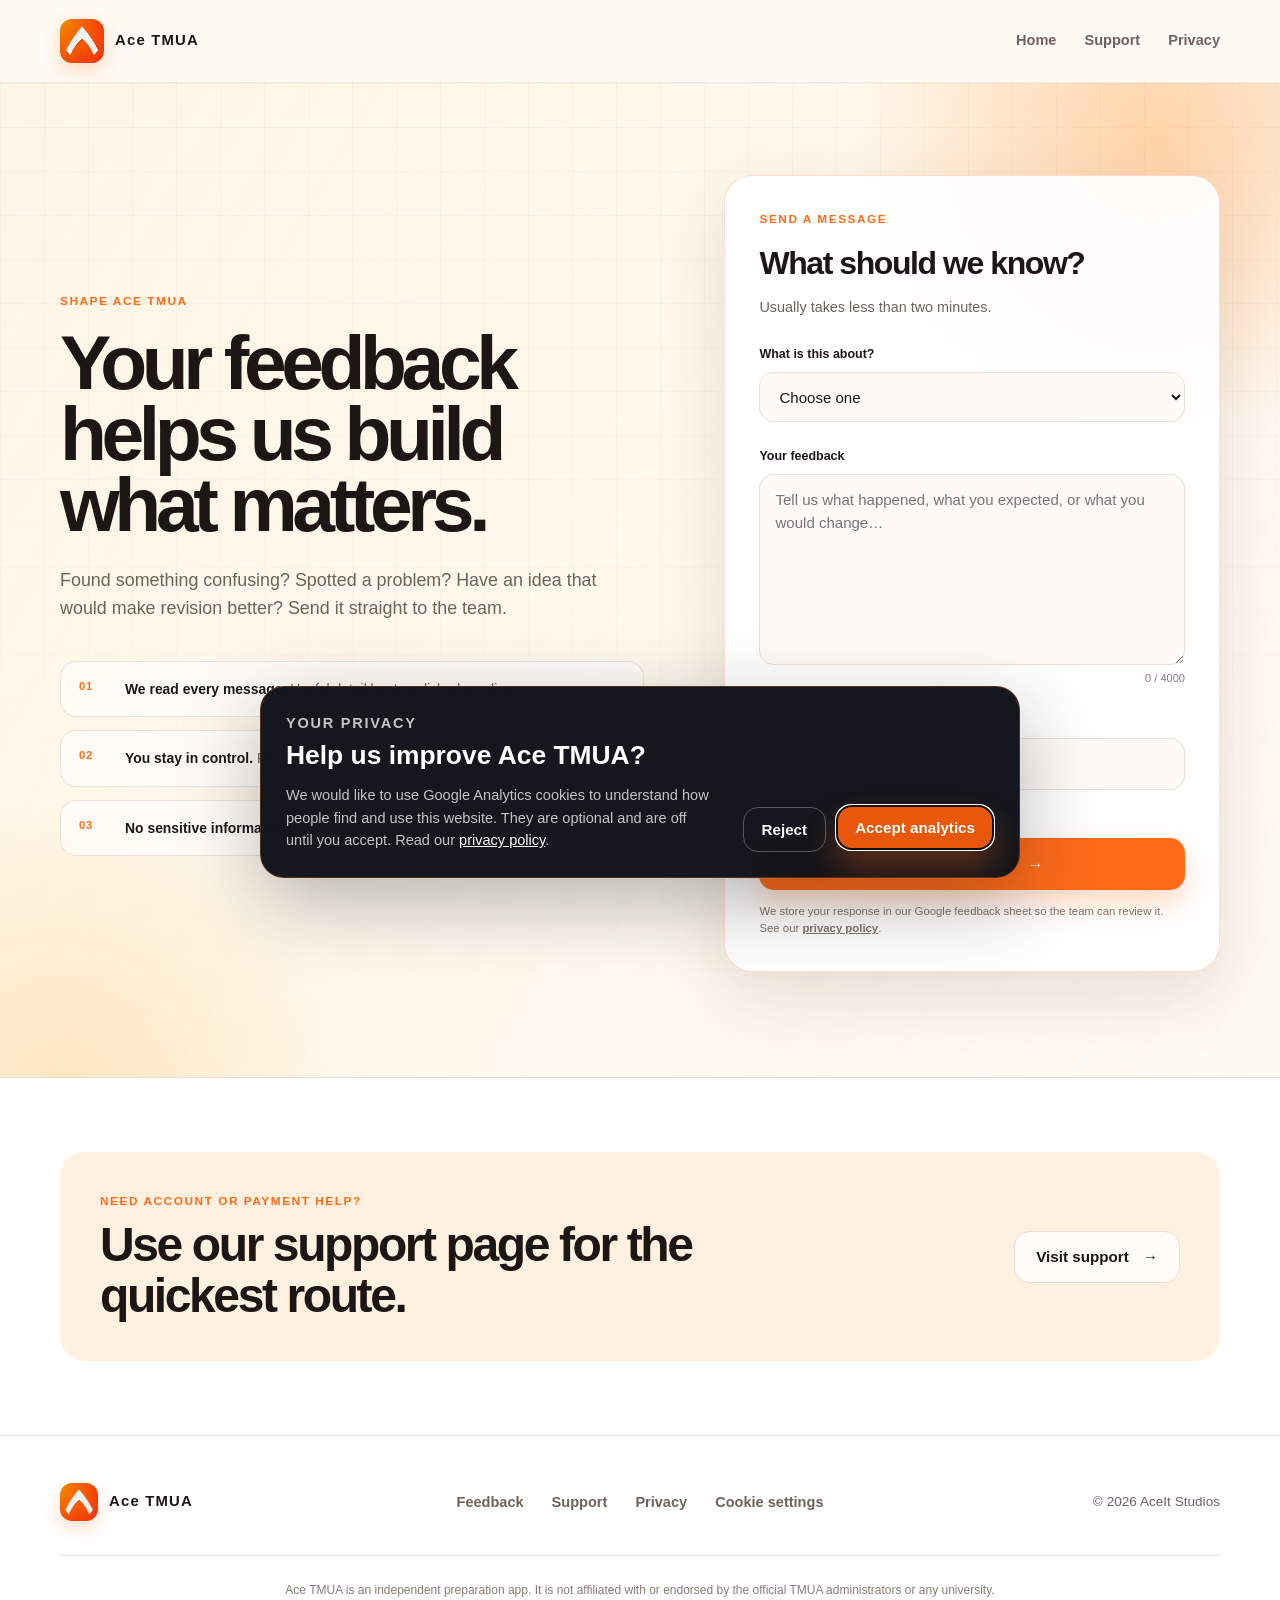
==== feedback.html @ febc83cf "Feedback form" ====
<!doctype html>
<html lang="en-GB">
  <head>
    <meta charset="UTF-8" />
    <meta name="viewport" content="width=device-width, initial-scale=1" />
    <meta
      name="description"
      content="Share feedback, report a problem or suggest an improvement for Ace TMUA."
    />
    <meta name="author" content="AceIt Studios" />
    <meta name="robots" content="index, follow" />
    <meta name="theme-color" content="#ff6b19" />
    <link rel="canonical" href="https://acetmua.aceitstudios.co.uk/feedback.html" />
    <link rel="icon" type="image/png" href="assets/brand/favicon.png" />
    <link rel="apple-touch-icon" href="assets/brand/logo.png" />
    <link rel="manifest" href="site.webmanifest" />
    <meta property="og:type" content="website" />
    <meta property="og:site_name" content="Ace TMUA" />
    <meta property="og:title" content="Send feedback | Ace TMUA" />
    <meta
      property="og:description"
      content="Report a problem, suggest a feature or tell us what you think about Ace TMUA."
    />
    <meta property="og:url" content="https://acetmua.aceitstudios.co.uk/feedback.html" />
    <meta
      property="og:image"
      content="https://acetmua.aceitstudios.co.uk/assets/brand/logo.png"
    />
    <meta property="og:image:alt" content="Ace TMUA app icon" />
    <meta property="og:locale" content="en_GB" />
    <meta name="twitter:card" content="summary" />
    <meta name="twitter:title" content="Send feedback | Ace TMUA" />
    <meta
      name="twitter:description"
      content="Help us make Ace TMUA better for ambitious students."
    />
    <title>Send feedback | Ace TMUA</title>
    <link rel="stylesheet" href="css/site.css" />
  </head>
  <body>
    <a class="skip-link" href="#main">Skip to content</a>
    <header class="site-header site-header--solid">
      <div class="shell header-inner">
        <a class="brand" href="index.html" aria-label="Ace TMUA home">
          <img src="assets/brand/logo.png" alt="" width="44" height="44" />
          <span>Ace TMUA</span>
        </a>
        <nav class="header-nav" aria-label="Main navigation">
          <a href="index.html">Home</a>
          <a href="support.html">Support</a>
          <a href="privacy.html">Privacy</a>
        </nav>
      </div>
    </header>

    <main id="main" class="feedback-main">
      <section class="feedback-hero">
        <div class="feedback-orb feedback-orb--one" aria-hidden="true"></div>
        <div class="feedback-orb feedback-orb--two" aria-hidden="true"></div>
        <div class="shell feedback-layout">
          <div class="feedback-intro">
            <p class="kicker">Shape Ace TMUA</p>
            <h1>Your feedback helps us build what matters.</h1>
            <p class="feedback-lede">
              Found something confusing? Spotted a problem? Have an idea that
              would make revision better? Send it straight to the team.
            </p>
            <div class="feedback-promises" aria-label="What happens next">
              <div>
                <span aria-hidden="true">01</span>
                <p><strong>We read every message.</strong> Useful detail beats polished wording.</p>
              </div>
              <div>
                <span aria-hidden="true">02</span>
                <p><strong>You stay in control.</strong> Review the message in your email app before sending.</p>
              </div>
              <div>
                <span aria-hidden="true">03</span>
                <p><strong>No sensitive information.</strong> Never include passwords or payment details.</p>
              </div>
            </div>
          </div>

          <div class="feedback-card">
            <div class="feedback-card__heading">
              <p class="kicker">Send a message</p>
              <h2>What should we know?</h2>
              <p>Usually takes less than two minutes.</p>
            </div>

            <form
              id="feedback-form"
              class="feedback-form"
              method="post"
              novalidate
            >
              <input type="hidden" name="form_type" value="feedback" />
              <input id="feedback-source" type="hidden" name="source" value="website" />
              <input id="feedback-platform" type="hidden" name="platform" value="" />
              <input id="feedback-version" type="hidden" name="app_version" value="" />

              <div class="form-field">
                <label for="feedback-category">What is this about?</label>
                <select id="feedback-category" name="category" required>
                  <option value="">Choose one</option>
                  <option value="problem">Something is not working</option>
                  <option value="question">A question or explanation</option>
                  <option value="idea">A feature or improvement</option>
                  <option value="general">General feedback</option>
                </select>
                <p class="field-error" id="category-error"></p>
              </div>

              <div class="form-field">
                <label for="feedback-message">Your feedback</label>
                <textarea
                  id="feedback-message"
                  name="message"
                  rows="7"
                  minlength="10"
                  maxlength="4000"
                  placeholder="Tell us what happened, what you expected, or what you would change…"
                  required
                ></textarea>
                <div class="field-meta">
                  <span class="field-error" id="message-error"></span>
                  <span id="feedback-count">0 / 4000</span>
                </div>
              </div>

              <div class="form-field">
                <label for="feedback-email">
                  Email address <span>(optional)</span>
                </label>
                <input
                  id="feedback-email"
                  name="reply_email"
                  type="email"
                  autocomplete="email"
                  maxlength="254"
                  placeholder="you@example.com"
                />
                <p class="field-hint">Add this only if you are happy for us to reply.</p>
                <p class="field-error" id="email-error"></p>
              </div>

              <div class="visually-hidden" aria-hidden="true">
                <label for="feedback-website">Leave this field empty</label>
                <input
                  id="feedback-website"
                  name="website"
                  type="text"
                  tabindex="-1"
                  autocomplete="off"
                />
              </div>

              <button class="button feedback-submit" type="submit">
                Send feedback <span aria-hidden="true">→</span>
              </button>
              <p id="feedback-status" class="feedback-status" role="status" aria-live="polite"></p>
              <p class="feedback-privacy">
                We store your response in our Google feedback sheet so the team
                can review it. See our
                <a href="privacy.html">privacy policy</a>.
              </p>
            </form>

            <div
              class="feedback-success"
              id="feedback-success"
              tabindex="-1"
              hidden
            >
              <span class="feedback-success__icon" aria-hidden="true">✓</span>
              <p class="kicker">Feedback received</p>
              <h2>Thank you — it’s with the team.</h2>
              <p>Your response has been saved. You can safely close this page.</p>
              <button
                class="button button--secondary"
                id="feedback-again"
                type="button"
              >
                Send another response
              </button>
            </div>

            <iframe
              class="visually-hidden"
              id="feedback-frame"
              name="feedback-frame"
              title="Feedback submission response"
            ></iframe>
          </div>
        </div>
      </section>

      <section class="feedback-help">
        <div class="shell feedback-help__inner">
          <div>
            <p class="kicker">Need account or payment help?</p>
            <h2>Use our support page for the quickest route.</h2>
          </div>
          <a class="button button--secondary" href="support.html">
            Visit support <span aria-hidden="true">→</span>
          </a>
        </div>
      </section>
    </main>

    <footer class="site-footer">
      <div class="shell footer-grid">
        <a class="brand brand--footer" href="index.html">
          <img src="assets/brand/logo.png" alt="" width="38" height="38" />
          <span>Ace TMUA</span>
        </a>
        <nav aria-label="Footer navigation">
          <a href="feedback.html" aria-current="page">Feedback</a>
          <a href="support.html">Support</a>
          <a href="privacy.html">Privacy</a>
          <button class="footer-link" type="button" data-cookie-settings>Cookie settings</button>
        </nav>
        <p class="copyright">© 2026 AceIt Studios</p>
      </div>
      <div class="shell disclaimer">
        Ace TMUA is an independent preparation app. It is not affiliated with or
        endorsed by the official TMUA administrators or any university.
      </div>
    </footer>
    <script src="js/analytics.js" defer></script>
    <script src="js/feedback.js" defer></script>
  </body>
</html>
---- css/site.css ----
:root {
  --orange: #ff6b19;
  --orange-bright: #ff8a1f;
  --orange-pale: #fff0df;
  --cream: #fffaf3;
  --paper: #ffffff;
  --ink: #1c1714;
  --muted: #6f625b;
  --line: #eadfd6;
  --dark: #201713;
  --blue: #dceeff;
  --purple: #ece4ff;
  --green: #dff5e9;
  --shadow: 0 24px 70px rgba(84, 48, 24, 0.14);
  --shell: 1160px;
}

* {
  box-sizing: border-box;
}

html {
  scroll-behavior: smooth;
}

body {
  margin: 0;
  color: var(--ink);
  background: var(--cream);
  font-family:
    Inter, ui-sans-serif, -apple-system, BlinkMacSystemFont, "Segoe UI",
    sans-serif;
  font-size: 16px;
  line-height: 1.6;
  -webkit-font-smoothing: antialiased;
}

body::selection {
  color: #fff;
  background: var(--orange);
}

img {
  display: block;
  max-width: 100%;
}

a {
  color: inherit;
}

.visually-hidden {
  position: absolute;
  width: 1px;
  height: 1px;
  padding: 0;
  overflow: hidden;
  white-space: nowrap;
  border: 0;
  clip: rect(0 0 0 0);
  clip-path: inset(50%);
}

p,
h1,
h2,
h3,
ul {
  margin-top: 0;
}

.shell {
  width: min(calc(100% - 40px), var(--shell));
  margin-inline: auto;
}

.skip-link {
  position: fixed;
  top: 12px;
  left: 12px;
  z-index: 1000;
  padding: 10px 16px;
  color: #fff;
  background: var(--dark);
  border-radius: 10px;
  transform: translateY(-150%);
}

.skip-link:focus {
  transform: translateY(0);
}

.site-header {
  position: absolute;
  top: 0;
  right: 0;
  left: 0;
  z-index: 20;
  border-bottom: 1px solid rgba(59, 37, 24, 0.08);
}

.site-header--solid {
  position: relative;
  background: var(--cream);
}

.header-inner {
  display: flex;
  min-height: 82px;
  align-items: center;
  justify-content: space-between;
  gap: 30px;
}

.brand {
  display: inline-flex;
  align-items: center;
  gap: 11px;
  color: var(--ink);
  font-size: 0.93rem;
  font-weight: 900;
  letter-spacing: 0.08em;
  text-decoration: none;
}

.brand img {
  border-radius: 12px;
  box-shadow: 0 7px 18px rgba(255, 107, 25, 0.22);
}

.header-nav,
.site-footer nav {
  display: flex;
  align-items: center;
  gap: 28px;
}

.header-nav a,
.site-footer nav a,
.site-footer nav .footer-link {
  color: var(--muted);
  font-size: 0.91rem;
  font-weight: 700;
  text-decoration: none;
  transition:
    color 160ms ease,
    transform 160ms ease;
}

.header-nav a:hover,
.header-nav a:focus-visible,
.site-footer nav a:hover,
.site-footer nav a:focus-visible,
.site-footer nav .footer-link:hover,
.site-footer nav .footer-link:focus-visible,
.inline-link:hover,
.inline-link:focus-visible {
  color: var(--orange);
}

.footer-link,
.inline-link {
  appearance: none;
  border: 0;
  padding: 0;
  color: inherit;
  background: transparent;
  font: inherit;
  text-decoration: underline;
  text-underline-offset: 3px;
  cursor: pointer;
}

.site-footer nav .footer-link {
  text-decoration: none;
}

.hero {
  position: relative;
  min-height: 820px;
  overflow: hidden;
  padding: 150px 0 90px;
  background:
    linear-gradient(120deg, rgba(255, 245, 229, 0.98), rgba(255, 250, 244, 0.82)),
    var(--cream);
}

.hero::before {
  position: absolute;
  inset: 0;
  background-image:
    linear-gradient(rgba(111, 74, 42, 0.045) 1px, transparent 1px),
    linear-gradient(90deg, rgba(111, 74, 42, 0.045) 1px, transparent 1px);
  background-size: 44px 44px;
  content: "";
  mask-image: linear-gradient(to bottom, black, transparent 82%);
}

.hero-orb {
  position: absolute;
  border-radius: 999px;
  filter: blur(1px);
  pointer-events: none;
}

.hero-orb--one {
  top: -220px;
  right: -150px;
  width: 650px;
  height: 650px;
  background: radial-gradient(circle, rgba(255, 139, 31, 0.42), transparent 68%);
}

.hero-orb--two {
  bottom: -330px;
  left: -260px;
  width: 650px;
  height: 650px;
  background: radial-gradient(circle, rgba(255, 214, 155, 0.48), transparent 68%);
}

.hero-grid {
  position: relative;
  z-index: 2;
  display: grid;
  grid-template-columns: 1.05fr 0.95fr;
  align-items: center;
  gap: 80px;
}

.eyebrow {
  display: inline-flex;
  margin-bottom: 24px;
  align-items: center;
  gap: 10px;
  color: #874115;
  font-size: 0.76rem;
  font-weight: 850;
  letter-spacing: 0.13em;
  text-transform: uppercase;
}

.eyebrow-dot {
  width: 8px;
  height: 8px;
  background: var(--orange);
  border-radius: 50%;
  box-shadow: 0 0 0 6px rgba(255, 107, 25, 0.12);
}

.hero h1 {
  max-width: 680px;
  margin-bottom: 26px;
  font-size: clamp(4rem, 7.2vw, 7rem);
  font-weight: 900;
  letter-spacing: -0.075em;
  line-height: 0.88;
}

.hero h1 span {
  color: var(--orange);
}

.hero-lede {
  max-width: 620px;
  margin-bottom: 34px;
  color: var(--muted);
  font-size: 1.16rem;
  line-height: 1.68;
}

.waitlist-card {
  position: relative;
  max-width: 650px;
  padding: 24px;
  overflow: hidden;
  background: rgba(255, 255, 255, 0.78);
  border: 1px solid rgba(255, 107, 25, 0.24);
  border-radius: 24px;
  box-shadow:
    0 24px 55px rgba(84, 48, 24, 0.12),
    inset 0 1px 0 rgba(255, 255, 255, 0.9);
  -webkit-backdrop-filter: blur(18px);
  backdrop-filter: blur(18px);
}

.waitlist-card::after {
  position: absolute;
  top: -70px;
  right: -55px;
  width: 170px;
  height: 170px;
  background: rgba(255, 107, 25, 0.1);
  border-radius: 50%;
  content: "";
}

.waitlist-heading {
  position: relative;
  z-index: 1;
}

.waitlist-count {
  display: inline-flex;
  margin-bottom: 11px;
  padding: 6px 10px;
  color: #b94405;
  background: var(--orange-pale);
  font-size: 0.67rem;
  font-weight: 900;
  letter-spacing: 0.09em;
  text-transform: uppercase;
  border-radius: 999px;
}

.waitlist-heading h2 {
  margin-bottom: 6px;
  font-size: clamp(1.55rem, 3vw, 2rem);
  letter-spacing: -0.04em;
  line-height: 1;
}

.waitlist-heading p {
  max-width: 540px;
  margin-bottom: 18px;
  color: var(--muted);
  font-size: 0.88rem;
  line-height: 1.5;
}

.waitlist-fields {
  position: relative;
  z-index: 1;
  display: grid;
  grid-template-columns: minmax(0, 1fr) auto;
  gap: 9px;
}

.waitlist-fields input {
  min-width: 0;
  min-height: 54px;
  padding: 0 16px;
  color: var(--ink);
  background: #fffaf5;
  font: inherit;
  font-size: 0.94rem;
  border: 1px solid var(--line);
  border-radius: 15px;
  outline: none;
  transition:
    border-color 160ms ease,
    box-shadow 160ms ease;
}

.waitlist-fields input::placeholder {
  color: #9a8c83;
}

.waitlist-fields input:focus {
  border-color: var(--orange);
  box-shadow: 0 0 0 4px rgba(255, 107, 25, 0.12);
}

.waitlist-fields input[aria-invalid="true"] {
  border-color: #c83c28;
}

.waitlist-fields .button {
  min-width: 178px;
  cursor: pointer;
}

.waitlist-fields .button:disabled {
  cursor: wait;
  opacity: 0.68;
  transform: none;
}

.waitlist-note,
.waitlist-status {
  position: relative;
  z-index: 1;
  font-size: 0.72rem;
}

.waitlist-note {
  margin: 12px 2px 0;
  color: #81736b;
}

.waitlist-note a {
  font-weight: 800;
  text-underline-offset: 2px;
}

.waitlist-status {
  display: none;
  margin: 11px 2px 0;
  padding: 9px 11px;
  color: #4e413a;
  background: var(--orange-pale);
  border-radius: 10px;
}

.waitlist-status.is-visible {
  display: block;
}

.waitlist-status.is-success {
  color: #155b39;
  background: var(--green);
}

.waitlist-status.is-error {
  color: #8f291c;
  background: #ffe5df;
}

.waitlist-trap,
.waitlist-frame {
  position: absolute;
  width: 1px;
  height: 1px;
  overflow: hidden;
  border: 0;
  clip: rect(0 0 0 0);
  clip-path: inset(50%);
}

.hero-explore {
  display: inline-flex;
  margin-top: 17px;
  align-items: center;
  gap: 8px;
  color: var(--muted);
  font-size: 0.78rem;
  font-weight: 800;
  text-decoration: none;
}

.hero-explore:hover,
.hero-explore:focus-visible {
  color: var(--orange);
}

.button {
  display: inline-flex;
  min-height: 52px;
  padding: 0 21px;
  align-items: center;
  justify-content: center;
  gap: 14px;
  font-size: 0.95rem;
  font-weight: 800;
  text-decoration: none;
  border: 1px solid transparent;
  border-radius: 15px;
  transition:
    transform 160ms ease,
    box-shadow 160ms ease,
    background 160ms ease;
}

.button:hover,
.button:focus-visible {
  transform: translateY(-2px);
}

.button--primary {
  color: #fff;
  background: var(--orange);
  box-shadow: 0 14px 28px rgba(255, 107, 25, 0.26);
}

.button--primary:hover,
.button--primary:focus-visible {
  background: #e9570b;
  box-shadow: 0 18px 32px rgba(255, 107, 25, 0.3);
}

.button--secondary {
  color: var(--ink);
  background: rgba(255, 255, 255, 0.72);
  border-color: var(--line);
}

.button--light {
  color: var(--dark);
  background: #fff;
  box-shadow: 0 14px 28px rgba(53, 26, 7, 0.2);
}

.hero-facts {
  display: flex;
  margin-top: 50px;
  gap: 0;
}

.hero-facts div {
  display: grid;
  min-width: 130px;
  padding-right: 25px;
}

.hero-facts div + div {
  padding-left: 25px;
  border-left: 1px solid var(--line);
}

.hero-facts strong {
  color: var(--ink);
  font-size: 1.6rem;
  line-height: 1;
}

.hero-facts span {
  margin-top: 8px;
  color: var(--muted);
  font-size: 0.75rem;
  line-height: 1.35;
}

.phone-stage {
  position: relative;
  display: grid;
  min-height: 680px;
  place-items: center;
}

.phone-stage::before {
  position: absolute;
  width: 480px;
  height: 480px;
  background: linear-gradient(135deg, var(--orange-bright), #ffb34f);
  border-radius: 46% 54% 57% 43% / 44% 39% 61% 56%;
  box-shadow: var(--shadow);
  content: "";
  transform: rotate(-7deg);
}

.phone {
  position: relative;
  z-index: 2;
  width: 306px;
  padding: 8px;
  background: #1a1614;
  border: 2px solid #564a44;
  border-radius: 45px;
  box-shadow:
    0 44px 90px rgba(68, 31, 9, 0.28),
    inset 0 0 0 1px rgba(255, 255, 255, 0.16);
  transform: rotate(2.5deg);
}

.hero-screenshot {
  width: 100%;
  height: auto;
  overflow: hidden;
  border-radius: 36px;
}

.math-mark {
  position: absolute;
  z-index: 3;
  display: grid;
  width: 64px;
  height: 64px;
  place-items: center;
  color: var(--dark);
  background: #fff;
  font-family: Georgia, serif;
  font-size: 1.6rem;
  font-weight: 700;
  border: 1px solid rgba(67, 39, 20, 0.08);
  border-radius: 18px;
  box-shadow: 0 18px 35px rgba(72, 35, 11, 0.18);
}

.math-mark--one {
  top: 65px;
  right: 12px;
  transform: rotate(9deg);
}

.math-mark--two {
  bottom: 78px;
  left: 4px;
  transform: rotate(-11deg);
}

.proof-strip {
  padding: 25px 0;
  color: #6f5e53;
  background: #fff;
  border-top: 1px solid var(--line);
  border-bottom: 1px solid var(--line);
}

.proof-grid {
  display: grid;
  grid-template-columns: repeat(4, 1fr);
  gap: 22px;
}

.proof-grid span {
  position: relative;
  padding-left: 18px;
  font-size: 0.78rem;
  font-weight: 800;
  letter-spacing: 0.03em;
}

.proof-grid span::before {
  position: absolute;
  top: 50%;
  left: 0;
  width: 7px;
  height: 7px;
  background: var(--orange);
  border-radius: 50%;
  content: "";
  transform: translateY(-50%);
}

.section-block {
  padding: 120px 0;
}

.section-heading {
  max-width: 720px;
  margin-bottom: 58px;
}

.kicker {
  margin-bottom: 16px;
  color: var(--orange);
  font-size: 0.74rem;
  font-weight: 900;
  letter-spacing: 0.13em;
  text-transform: uppercase;
}

.section-heading h2,
.closing h2,
.article-intro h2,
.support-note h2 {
  margin-bottom: 20px;
  font-size: clamp(2.35rem, 5vw, 4.5rem);
  font-weight: 900;
  letter-spacing: -0.06em;
  line-height: 0.98;
}

.section-heading > p:last-child,
.article-intro > p:last-child,
.support-note p {
  max-width: 650px;
  color: var(--muted);
  font-size: 1.05rem;
}

.feature-grid {
  display: grid;
  grid-template-columns: repeat(2, 1fr);
  gap: 18px;
}

.feature-card {
  position: relative;
  min-height: 340px;
  overflow: hidden;
  padding: 32px;
  border: 1px solid rgba(51, 32, 18, 0.08);
  border-radius: 26px;
}

.feature-card::after {
  position: absolute;
  right: -45px;
  bottom: -65px;
  width: 210px;
  height: 210px;
  border: 34px solid rgba(255, 255, 255, 0.44);
  border-radius: 50%;
  content: "";
}

.feature-card--orange {
  background: #ffe4c5;
}

.feature-card--blue {
  background: var(--blue);
}

.feature-card--purple {
  background: var(--purple);
}

.feature-card--green {
  background: var(--green);
}

.feature-number {
  color: rgba(40, 25, 16, 0.48);
  font-size: 0.72rem;
  font-weight: 900;
  letter-spacing: 0.1em;
}

.feature-icon {
  display: grid;
  width: 58px;
  height: 58px;
  margin: 48px 0 27px;
  place-items: center;
  color: #fff;
  background: var(--ink);
  font-size: 1.5rem;
  border-radius: 17px;
}

.feature-card h3 {
  max-width: 380px;
  margin-bottom: 13px;
  font-size: 1.55rem;
  letter-spacing: -0.03em;
  line-height: 1.15;
}

.feature-card p {
  position: relative;
  z-index: 2;
  max-width: 430px;
  margin-bottom: 0;
  color: #62564f;
}

.app-showcase {
  padding: 120px 0;
  background: #fff;
  border-top: 1px solid var(--line);
}

.screenshot-grid {
  display: grid;
  grid-template-columns: repeat(3, 1fr);
  gap: 18px;
}

.screenshot-card {
  margin: 0;
  overflow: hidden;
  background: var(--cream);
  border: 1px solid var(--line);
  border-radius: 26px;
  box-shadow: 0 15px 45px rgba(76, 43, 20, 0.08);
}

.screenshot-window {
  height: 580px;
  overflow: hidden;
  background: #fff8e9;
  border-bottom: 1px solid var(--line);
}

.screenshot-window img {
  width: 100%;
  height: auto;
}

.screenshot-card--home .screenshot-window img {
  transform: translateY(-2%);
}

.screenshot-card--learn .screenshot-window img {
  transform: translateY(-1%);
}

.screenshot-card figcaption {
  display: grid;
  padding: 25px;
  grid-template-columns: auto 1fr;
  gap: 17px;
}

.screenshot-card figcaption > span {
  color: var(--orange);
  font-size: 0.68rem;
  font-weight: 900;
  letter-spacing: 0.1em;
}

.screenshot-card figcaption div {
  display: grid;
  gap: 5px;
}

.screenshot-card figcaption strong {
  font-size: 1rem;
}

.screenshot-card figcaption p {
  margin: 0;
  color: var(--muted);
  font-size: 0.84rem;
  line-height: 1.5;
}

.section-block--dark {
  position: relative;
  overflow: hidden;
  color: #fff;
  background:
    radial-gradient(circle at 85% 10%, rgba(255, 118, 38, 0.18), transparent 28rem),
    var(--dark);
}

.section-block--dark::after {
  position: absolute;
  right: -130px;
  bottom: -240px;
  width: 520px;
  height: 520px;
  border: 76px solid rgba(255, 126, 43, 0.05);
  border-radius: 50%;
  content: "";
}

.section-heading--light > p:last-child {
  color: #c7bbb4;
}

.plan-grid {
  position: relative;
  z-index: 2;
  display: grid;
  grid-template-columns: repeat(2, 1fr);
  gap: 18px;
}

.plan-comparison {
  position: relative;
  z-index: 2;
  overflow: hidden;
  color: var(--ink);
  background: #fff;
  border: 1px solid #ebdcc6;
  border-radius: 28px;
  box-shadow: 0 26px 80px rgba(0, 0, 0, 0.16);
}

.plan-comparison__top {
  padding: 26px 30px 24px;
  background: linear-gradient(135deg, #fff8eb, #fff1d8);
}

.plan-comparison__top h3 {
  margin: 0;
  font-size: clamp(1.55rem, 3vw, 2.2rem);
  letter-spacing: -0.04em;
}

.plan-comparison__top p {
  margin: 5px 0 0;
  color: var(--muted);
  font-size: 0.82rem;
  font-weight: 700;
}

.plan-comparison__legend {
  display: grid;
  min-height: 48px;
  padding: 0 24px;
  grid-template-columns: minmax(250px, 1fr) repeat(2, 120px);
  align-items: center;
  gap: 12px;
  color: #89796e;
  background: #faf4ea;
  border-top: 1px solid #eee0cd;
  border-bottom: 1px solid #eee0cd;
  font-size: 0.64rem;
  font-weight: 900;
  letter-spacing: 0.09em;
  text-transform: uppercase;
}

.plan-comparison__legend span:not(:first-child) {
  text-align: center;
}

.plan-comparison__legend span:last-child {
  color: #237a50;
}

.plan-feature {
  display: grid;
  min-height: 76px;
  padding: 16px 24px;
  grid-template-columns: minmax(250px, 1fr) repeat(2, 120px);
  align-items: center;
  gap: 12px;
  border-bottom: 1px solid #f0e4d3;
}

.plan-feature:last-child {
  border-bottom: 0;
}

.plan-feature__copy {
  padding-right: 22px;
}

.plan-feature__copy h4 {
  margin: 0;
  font-size: 1rem;
  line-height: 1.3;
}

.plan-status {
  display: grid;
  min-height: 36px;
  align-items: center;
  justify-items: center;
}

.plan-status--yes {
  color: var(--ink);
}

.plan-status--no {
  color: #b4aaa1;
}

.plan-status--premium {
  color: #237a50;
}

.plan-status__icon {
  color: inherit;
  font-size: 1.45rem;
  font-weight: 900;
  line-height: 1;
}

.plan-card {
  padding: 37px;
  color: var(--ink);
  background: #fffaf3;
  border: 1px solid rgba(255, 255, 255, 0.12);
  border-radius: 26px;
}

.plan-card--premium {
  position: relative;
  overflow: hidden;
  color: #fff;
  background:
    linear-gradient(145deg, rgba(255, 119, 31, 0.96), rgba(227, 73, 4, 0.98)),
    var(--orange);
}

.premium-glow {
  position: absolute;
  top: -110px;
  right: -100px;
  width: 280px;
  height: 280px;
  background: rgba(255, 220, 157, 0.26);
  border-radius: 50%;
  filter: blur(2px);
}

.plan-topline {
  position: relative;
  z-index: 2;
  display: flex;
  margin-bottom: 35px;
  align-items: flex-start;
  justify-content: space-between;
  gap: 22px;
}

.plan-label {
  margin-bottom: 7px;
  color: #9b5b31;
  font-size: 0.69rem;
  font-weight: 900;
  letter-spacing: 0.13em;
}

.plan-card--premium .plan-label {
  color: #ffe5d4;
}

.plan-card h3 {
  margin-bottom: 0;
  font-size: 1.5rem;
  letter-spacing: -0.035em;
}

.plan-price {
  font-size: 1.5rem;
  font-weight: 900;
}

.plan-price--premium {
  display: grid;
  color: #fff;
  line-height: 1;
  text-align: right;
  white-space: nowrap;
}

.plan-price--premium small {
  margin-top: 6px;
  color: #ffe4d2;
  font-size: 0.68rem;
  font-weight: 750;
}

.check-list {
  position: relative;
  z-index: 2;
  display: grid;
  margin: 0;
  padding: 0;
  gap: 15px;
  list-style: none;
}

.check-list li {
  position: relative;
  padding-left: 29px;
  color: #5f534c;
}

.plan-card--premium .check-list li {
  color: #fff7f1;
}

.check-list li::before {
  position: absolute;
  top: 3px;
  left: 0;
  display: grid;
  width: 19px;
  height: 19px;
  place-items: center;
  color: #fff;
  background: var(--orange);
  font-size: 0.67rem;
  font-weight: 900;
  border-radius: 50%;
  content: "✓";
}

.plan-card--premium .check-list li::before {
  color: var(--orange);
  background: #fff;
}

.price-note {
  position: relative;
  z-index: 2;
  max-width: 690px;
  margin: 22px auto 0;
  color: #a99b93;
  font-size: 0.75rem;
  text-align: center;
}

.closing {
  padding: 90px 0;
}

.closing-card {
  display: flex;
  padding: 54px;
  align-items: center;
  justify-content: space-between;
  gap: 50px;
  color: #fff;
  background:
    radial-gradient(circle at 92% 10%, rgba(255, 215, 164, 0.24), transparent 17rem),
    var(--orange);
  border-radius: 30px;
  box-shadow: 0 26px 70px rgba(195, 73, 6, 0.22);
}

.closing-card > div {
  max-width: 610px;
}

.closing-card > div:only-child {
  max-width: 760px;
}

.closing .kicker {
  color: #ffe3cf;
}

.closing h2 {
  margin-bottom: 14px;
  font-size: clamp(2.4rem, 5vw, 4.3rem);
}

.closing p:last-child {
  margin-bottom: 0;
  color: #fff4ec;
}

.site-footer {
  padding: 47px 0 30px;
  background: #fff;
  border-top: 1px solid var(--line);
}

.cookie-banner {
  position: fixed;
  z-index: 1000;
  right: 22px;
  bottom: 22px;
  left: 22px;
  max-width: 760px;
  margin-inline: auto;
  border: 1px solid rgba(255, 107, 25, 0.28);
  border-radius: 24px;
  background: rgba(16, 19, 26, 0.98);
  color: #fff;
  box-shadow: 0 24px 80px rgba(16, 19, 26, 0.3);
  backdrop-filter: blur(18px);
}

.cookie-banner[hidden] {
  display: none;
}

.cookie-banner__content {
  display: grid;
  grid-template-columns: minmax(0, 1fr) auto;
  align-items: end;
  gap: 28px;
  padding: 25px;
}

.cookie-banner__eyebrow {
  margin: 0 0 7px;
  color: #ffb17d;
  font-size: 0.76rem;
  font-weight: 800;
  letter-spacing: 0.12em;
  text-transform: uppercase;
}

.cookie-banner h2 {
  margin: 0 0 8px;
  font-size: clamp(1.25rem, 3vw, 1.65rem);
}

.cookie-banner p {
  max-width: 560px;
  margin: 0;
  color: rgba(255, 255, 255, 0.75);
  font-size: 0.91rem;
  line-height: 1.55;
}

.cookie-banner a {
  color: #fff;
}

.cookie-banner__actions {
  display: flex;
  gap: 10px;
  white-space: nowrap;
}

.cookie-banner .button {
  min-height: 45px;
  padding: 0 18px;
}

.cookie-banner .button--secondary {
  border-color: rgba(255, 255, 255, 0.28);
  color: #fff;
  background: transparent;
}

.footer-grid {
  display: grid;
  grid-template-columns: 1fr auto 1fr;
  align-items: center;
  gap: 30px;
}

.brand--footer {
  justify-self: start;
}

.copyright {
  margin-bottom: 0;
  justify-self: end;
  color: var(--muted);
  font-size: 0.85rem;
}

.disclaimer {
  margin-top: 34px;
  padding-top: 25px;
  color: #8a7c74;
  font-size: 0.75rem;
  text-align: center;
  border-top: 1px solid var(--line);
}

/* Support and privacy */
.legal-main {
  background: #fff;
}

.legal-hero {
  padding: 95px 0 100px;
  background:
    radial-gradient(circle at 82% 20%, rgba(255, 139, 31, 0.23), transparent 25rem),
    var(--cream);
  border-bottom: 1px solid var(--line);
}

.legal-hero--privacy {
  padding-bottom: 76px;
}

.legal-hero-inner {
  max-width: 860px;
  text-align: center;
}

.legal-hero h1 {
  margin-bottom: 21px;
  font-size: clamp(3.4rem, 8vw, 6.7rem);
  font-weight: 900;
  letter-spacing: -0.075em;
  line-height: 0.93;
}

.legal-hero-inner > p:not(.kicker) {
  max-width: 670px;
  margin: 0 auto;
  color: var(--muted);
  font-size: 1.1rem;
}

.contact-card {
  display: grid;
  width: min(100%, 590px);
  margin: 35px auto 0;
  padding: 18px;
  grid-template-columns: auto 1fr auto;
  align-items: center;
  gap: 16px;
  color: var(--ink);
  background: #fff;
  border: 1px solid var(--line);
  border-radius: 20px;
  box-shadow: 0 18px 45px rgba(78, 41, 16, 0.1);
  text-align: left;
  text-decoration: none;
  transition:
    transform 160ms ease,
    box-shadow 160ms ease;
}

.contact-card:hover,
.contact-card:focus-visible {
  box-shadow: 0 24px 52px rgba(78, 41, 16, 0.15);
  transform: translateY(-2px);
}

.contact-icon {
  display: grid;
  width: 47px;
  height: 47px;
  place-items: center;
  color: #fff;
  background: var(--orange);
  font-weight: 900;
  border-radius: 13px;
}

.contact-card > span:nth-child(2) {
  display: grid;
}

.contact-card small {
  color: #9d795f;
  font-size: 0.61rem;
  font-weight: 900;
  letter-spacing: 0.11em;
}

.contact-card strong {
  font-size: 1rem;
}

.contact-arrow {
  font-size: 1.3rem;
}

.legal-content {
  padding: 100px 0 120px;
}

.article-shell {
  max-width: 1040px;
}

.article-intro {
  max-width: 690px;
  margin-bottom: 48px;
}

.article-intro h2,
.support-note h2 {
  font-size: clamp(2.3rem, 5vw, 3.8rem);
}

.faq-grid {
  display: grid;
  grid-template-columns: repeat(2, 1fr);
  gap: 16px;
}

.faq-card {
  min-height: 280px;
  padding: 31px;
  background: var(--cream);
  border: 1px solid var(--line);
  border-radius: 22px;
}

.faq-card > span {
  color: var(--orange);
  font-size: 0.66rem;
  font-weight: 900;
  letter-spacing: 0.1em;
}

.faq-card h3 {
  margin: 43px 0 13px;
  font-size: 1.25rem;
  letter-spacing: -0.025em;
}

.faq-card p {
  margin-bottom: 0;
  color: var(--muted);
  font-size: 0.94rem;
}

.support-note {
  display: flex;
  margin-top: 65px;
  padding: 43px;
  align-items: center;
  justify-content: space-between;
  gap: 45px;
  background: var(--orange-pale);
  border-radius: 24px;
}

.support-note > div {
  max-width: 600px;
}

.support-note h2 {
  margin-bottom: 13px;
}

.support-note p:last-child {
  margin-bottom: 0;
}

.policy-meta {
  display: flex;
  margin-top: 30px;
  justify-content: center;
  gap: 12px;
}

.policy-meta span {
  padding: 7px 12px;
  color: #7d5c49;
  background: rgba(255, 255, 255, 0.76);
  font-size: 0.72rem;
  font-weight: 750;
  border: 1px solid var(--line);
  border-radius: 999px;
}

.policy-layout {
  display: grid;
  max-width: 1060px;
  grid-template-columns: 240px minmax(0, 1fr);
  align-items: start;
  gap: 75px;
}

.policy-nav {
  position: sticky;
  top: 30px;
  display: grid;
  padding: 20px;
  gap: 8px;
  background: var(--cream);
  border: 1px solid var(--line);
  border-radius: 18px;
}

.policy-nav strong {
  margin-bottom: 7px;
  font-size: 0.78rem;
  letter-spacing: 0.07em;
  text-transform: uppercase;
}

.policy-nav a {
  color: var(--muted);
  font-size: 0.76rem;
  font-weight: 650;
  text-decoration: none;
}

.policy-nav a:hover,
.policy-nav a:focus-visible {
  color: var(--orange);
}

.policy-article {
  min-width: 0;
}

.policy-article section {
  padding: 0 0 56px;
  scroll-margin-top: 30px;
}

.policy-article section + section {
  padding-top: 56px;
  border-top: 1px solid var(--line);
}

.policy-number {
  margin-bottom: 12px;
  color: var(--orange);
  font-size: 0.66rem;
  font-weight: 900;
  letter-spacing: 0.1em;
}

.policy-article h2 {
  margin-bottom: 20px;
  font-size: 2rem;
  letter-spacing: -0.04em;
}

.policy-article h3 {
  margin: 27px 0 10px;
  font-size: 1.05rem;
}

.policy-article p,
.policy-article li {
  color: #5f544e;
}

.policy-article a {
  color: #b94400;
  font-weight: 700;
}

.policy-article ul {
  padding-left: 22px;
}

.policy-article li + li {
  margin-top: 9px;
}

.policy-contact {
  padding: 20px;
  font-style: normal;
  background: var(--cream);
  border: 1px solid var(--line);
  border-radius: 16px;
}

/* Feedback */
.feedback-main {
  background: #fff;
}

.feedback-hero {
  position: relative;
  overflow: hidden;
  padding: 92px 0 105px;
  background:
    linear-gradient(120deg, rgba(255, 245, 229, 0.98), rgba(255, 250, 244, 0.86)),
    var(--cream);
  border-bottom: 1px solid var(--line);
}

.feedback-hero::before {
  position: absolute;
  inset: 0;
  background-image:
    linear-gradient(rgba(111, 74, 42, 0.04) 1px, transparent 1px),
    linear-gradient(90deg, rgba(111, 74, 42, 0.04) 1px, transparent 1px);
  background-size: 44px 44px;
  content: "";
  mask-image: linear-gradient(to bottom, black, transparent 92%);
}

.feedback-orb {
  position: absolute;
  border-radius: 50%;
  pointer-events: none;
}

.feedback-orb--one {
  top: -260px;
  right: -190px;
  width: 630px;
  height: 630px;
  background: radial-gradient(circle, rgba(255, 139, 31, 0.34), transparent 68%);
}

.feedback-orb--two {
  bottom: -320px;
  left: -240px;
  width: 610px;
  height: 610px;
  background: radial-gradient(circle, rgba(255, 207, 135, 0.42), transparent 68%);
}

.feedback-layout {
  position: relative;
  z-index: 1;
  display: grid;
  grid-template-columns: minmax(0, 0.92fr) minmax(430px, 0.78fr);
  align-items: center;
  gap: 80px;
}

.feedback-intro h1 {
  max-width: 700px;
  margin-bottom: 25px;
  font-size: clamp(3.5rem, 6vw, 6.2rem);
  font-weight: 900;
  letter-spacing: -0.07em;
  line-height: 0.93;
}

.feedback-lede {
  max-width: 650px;
  margin-bottom: 38px;
  color: var(--muted);
  font-size: 1.12rem;
}

.feedback-promises {
  display: grid;
  max-width: 620px;
  gap: 13px;
}

.feedback-promises > div {
  display: grid;
  padding: 16px 18px;
  grid-template-columns: 34px minmax(0, 1fr);
  align-items: start;
  gap: 12px;
  background: rgba(255, 255, 255, 0.62);
  border: 1px solid rgba(234, 223, 214, 0.85);
  border-radius: 16px;
}

.feedback-promises span {
  color: var(--orange);
  font-size: 0.7rem;
  font-weight: 900;
  letter-spacing: 0.08em;
}

.feedback-promises p {
  margin: 0;
  color: var(--muted);
  font-size: 0.87rem;
}

.feedback-promises strong {
  color: var(--ink);
}

.feedback-card {
  padding: 34px;
  background: rgba(255, 255, 255, 0.9);
  border: 1px solid rgba(255, 107, 25, 0.22);
  border-radius: 28px;
  box-shadow: var(--shadow);
  backdrop-filter: blur(16px);
}

.feedback-card__heading {
  margin-bottom: 26px;
}

.feedback-card__heading .kicker {
  margin-bottom: 9px;
}

.feedback-card__heading h2 {
  margin-bottom: 7px;
  font-size: 2rem;
  letter-spacing: -0.045em;
}

.feedback-card__heading > p:last-child {
  margin: 0;
  color: var(--muted);
  font-size: 0.9rem;
}

.feedback-form {
  display: grid;
  gap: 20px;
}

.form-field {
  display: grid;
}

.form-field label {
  margin-bottom: 7px;
  color: var(--ink);
  font-size: 0.78rem;
  font-weight: 850;
}

.form-field label span {
  color: var(--muted);
  font-weight: 650;
}

.form-field select,
.form-field textarea,
.form-field input {
  width: 100%;
  padding: 13px 15px;
  color: var(--ink);
  background: #fffaf5;
  font: inherit;
  font-size: 0.94rem;
  border: 1px solid var(--line);
  border-radius: 14px;
  outline: none;
  transition:
    border-color 160ms ease,
    box-shadow 160ms ease;
}

.form-field select {
  min-height: 50px;
}

.form-field textarea {
  min-height: 170px;
  line-height: 1.55;
  resize: vertical;
}

.form-field select:focus,
.form-field textarea:focus,
.form-field input:focus {
  border-color: var(--orange);
  box-shadow: 0 0 0 4px rgba(255, 107, 25, 0.12);
}

.form-field [aria-invalid="true"] {
  border-color: #c83c28;
}

.field-meta {
  display: flex;
  min-height: 21px;
  margin-top: 5px;
  justify-content: space-between;
  gap: 16px;
  color: #8c7d74;
  font-size: 0.69rem;
}

.field-error {
  margin: 5px 0 0;
  color: #a72f20;
  font-size: 0.72rem;
  font-weight: 700;
}

.field-hint {
  margin: 5px 0 0;
  color: var(--muted);
  font-size: 0.71rem;
}

.field-meta .field-error {
  margin: 0;
}

.feedback-submit {
  width: 100%;
  color: #fff;
  background: var(--orange);
  font: inherit;
  font-weight: 850;
  box-shadow: 0 14px 28px rgba(255, 107, 25, 0.24);
  cursor: pointer;
}

.feedback-submit:hover,
.feedback-submit:focus-visible {
  background: #e9570b;
}

.feedback-submit:disabled {
  cursor: wait;
  opacity: 0.68;
  transform: none;
}

.feedback-status {
  display: none;
  margin: -8px 0 0;
  padding: 9px 11px;
  color: #4e413a;
  background: var(--orange-pale);
  font-size: 0.76rem;
  border-radius: 10px;
}

.feedback-status.is-visible {
  display: block;
}

.feedback-status.is-error {
  color: #8f291c;
  background: #ffe5df;
}

.feedback-privacy {
  margin: -7px 0 0;
  color: #81736b;
  font-size: 0.71rem;
  line-height: 1.5;
}

.feedback-privacy a {
  font-weight: 800;
}

.feedback-success {
  padding: 35px 8px 12px;
  text-align: center;
  outline: none;
}

.feedback-success[hidden] {
  display: none;
}

.feedback-success__icon {
  display: grid;
  width: 68px;
  height: 68px;
  margin: 0 auto 23px;
  place-items: center;
  color: #fff;
  background: #2d835a;
  font-size: 1.7rem;
  font-weight: 900;
  border-radius: 22px;
  box-shadow: 0 14px 30px rgba(45, 131, 90, 0.22);
}

.feedback-success .kicker {
  margin-bottom: 8px;
  color: #2d835a;
}

.feedback-success h2 {
  margin-bottom: 12px;
  font-size: 2.2rem;
  letter-spacing: -0.05em;
  line-height: 1.05;
}

.feedback-success > p:not(.kicker) {
  margin-bottom: 25px;
  color: var(--muted);
}

.feedback-success .button {
  width: 100%;
}

.feedback-help {
  padding: 74px 0;
}

.feedback-help__inner {
  display: flex;
  padding: 40px;
  align-items: center;
  justify-content: space-between;
  gap: 35px;
  background: var(--orange-pale);
  border-radius: 25px;
}

.feedback-help .kicker {
  margin-bottom: 9px;
}

.feedback-help h2 {
  max-width: 690px;
  margin: 0;
  font-size: clamp(1.8rem, 4vw, 3rem);
  letter-spacing: -0.05em;
  line-height: 1.05;
}

.support-feedback-link {
  margin: 18px 0 0 !important;
  font-size: 0.86rem !important;
}

.support-feedback-link a {
  color: #b94400;
  font-weight: 850;
}

@media (max-width: 900px) {
  .hero {
    padding-top: 130px;
  }

  .hero-grid {
    grid-template-columns: 1fr;
    gap: 45px;
  }

  .hero-copy {
    text-align: center;
  }

  .hero-lede {
    margin-inline: auto;
  }

  .waitlist-card,
  .hero-facts {
    margin-inline: auto;
  }

  .hero-facts {
    justify-content: center;
  }

  .phone-stage {
    min-height: 620px;
  }

  .proof-grid {
    grid-template-columns: repeat(2, 1fr);
  }

  .policy-layout {
    grid-template-columns: 1fr;
    gap: 45px;
  }

  .feedback-layout {
    grid-template-columns: 1fr;
    gap: 50px;
  }

  .feedback-intro {
    text-align: center;
  }

  .feedback-lede,
  .feedback-promises {
    margin-right: auto;
    margin-left: auto;
  }

  .feedback-promises {
    text-align: left;
  }

  .feedback-card {
    width: min(100%, 620px);
    margin-inline: auto;
  }

  .policy-nav {
    position: static;
    grid-template-columns: repeat(2, 1fr);
  }

  .policy-nav strong {
    grid-column: 1 / -1;
  }

  .footer-grid {
    grid-template-columns: 1fr;
    justify-items: center;
  }

  .brand--footer,
  .copyright {
    justify-self: center;
  }
}

@media (max-width: 680px) {
  .shell {
    width: min(calc(100% - 28px), var(--shell));
  }

  .header-inner {
    min-height: 70px;
  }

  .brand {
    font-size: 0.8rem;
  }

  .brand img {
    width: 38px;
    height: 38px;
  }

  .header-nav {
    gap: 15px;
  }

  .header-nav a {
    font-size: 0.78rem;
  }

  .header-nav a:nth-child(1),
  .header-nav a:nth-child(2) {
    display: none;
  }

  .hero {
    min-height: auto;
    padding: 118px 0 68px;
  }

  .hero h1 {
    font-size: clamp(3.6rem, 18vw, 5.3rem);
  }

  .hero-lede {
    font-size: 1rem;
  }

  .waitlist-card {
    padding: 20px;
    text-align: left;
  }

  .waitlist-fields {
    grid-template-columns: 1fr;
  }

  .waitlist-fields .button {
    width: 100%;
  }

  .hero-explore {
    justify-content: center;
  }

  .hero-facts {
    display: grid;
    grid-template-columns: repeat(3, 1fr);
  }

  .hero-facts div {
    min-width: 0;
    padding: 0 12px;
  }

  .hero-facts div + div {
    padding-left: 12px;
  }

  .hero-facts strong {
    font-size: 1.3rem;
  }

  .phone-stage {
    min-height: 620px;
  }

  .phone-stage::before {
    width: 360px;
    height: 390px;
  }

  .phone {
    width: 270px;
    transform: none;
  }

  .math-mark {
    width: 50px;
    height: 50px;
    font-size: 1.3rem;
  }

  .math-mark--one {
    right: -2px;
  }

  .proof-grid,
  .feature-grid,
  .screenshot-grid,
  .plan-grid,
  .faq-grid {
    grid-template-columns: 1fr;
  }

  .plan-comparison__top {
    padding: 22px 20px;
  }

  .plan-comparison__legend {
    min-height: 44px;
    padding: 0 16px;
    grid-template-columns: minmax(0, 1fr) repeat(2, 64px);
  }

  .plan-feature {
    min-height: 64px;
    padding: 13px 16px;
    grid-template-columns: minmax(0, 1fr) repeat(2, 64px);
    gap: 4px;
  }

  .plan-feature__copy {
    padding-right: 8px;
  }

  .plan-status {
    min-height: 32px;
  }

  .plan-status__icon {
    font-size: 1.3rem;
  }

  .proof-grid {
    gap: 13px;
  }

  .section-block,
  .app-showcase,
  .legal-content {
    padding: 78px 0;
  }

  .screenshot-window {
    height: min(155vw, 660px);
  }

  .feature-card {
    min-height: 310px;
    padding: 25px;
  }

  .feature-icon {
    margin-top: 35px;
  }

  .plan-card {
    padding: 27px;
  }

  .closing {
    padding: 65px 0;
  }

  .closing-card,
  .support-note {
    display: grid;
    padding: 30px;
    gap: 28px;
  }

  .closing-card .button,
  .support-note .button {
    width: 100%;
  }

  .legal-hero {
    padding: 70px 0;
  }

  .feedback-hero {
    padding: 68px 0 72px;
  }

  .feedback-intro h1 {
    font-size: clamp(3.1rem, 15vw, 4.7rem);
  }

  .feedback-lede {
    font-size: 1rem;
  }

  .feedback-card {
    padding: 23px;
    border-radius: 22px;
  }

  .feedback-help {
    padding: 55px 0;
  }

  .feedback-help__inner {
    display: grid;
    padding: 28px;
  }

  .feedback-help .button {
    width: 100%;
  }

  .legal-hero h1 {
    font-size: clamp(3.2rem, 16vw, 4.8rem);
  }

  .contact-card {
    padding: 14px;
  }

  .contact-card strong {
    font-size: 0.86rem;
  }

  .policy-meta {
    display: grid;
  }

  .policy-nav {
    grid-template-columns: 1fr;
  }

  .policy-nav strong {
    grid-column: auto;
  }

  .policy-article section,
  .policy-article section + section {
    padding-top: 38px;
    padding-bottom: 38px;
  }

  .site-footer nav {
    flex-wrap: wrap;
    justify-content: center;
    gap: 18px;
  }

  .cookie-banner {
    right: 12px;
    bottom: 12px;
    left: 12px;
    border-radius: 20px;
  }

  .cookie-banner__content {
    grid-template-columns: 1fr;
    gap: 20px;
    padding: 21px;
  }

  .cookie-banner__actions {
    display: grid;
    grid-template-columns: 1fr;
    white-space: normal;
  }

  .cookie-banner .button {
    width: 100%;
  }
}

@media (prefers-reduced-motion: reduce) {
  html {
    scroll-behavior: auto;
  }

  *,
  *::before,
  *::after {
    transition-duration: 0.01ms !important;
  }
}
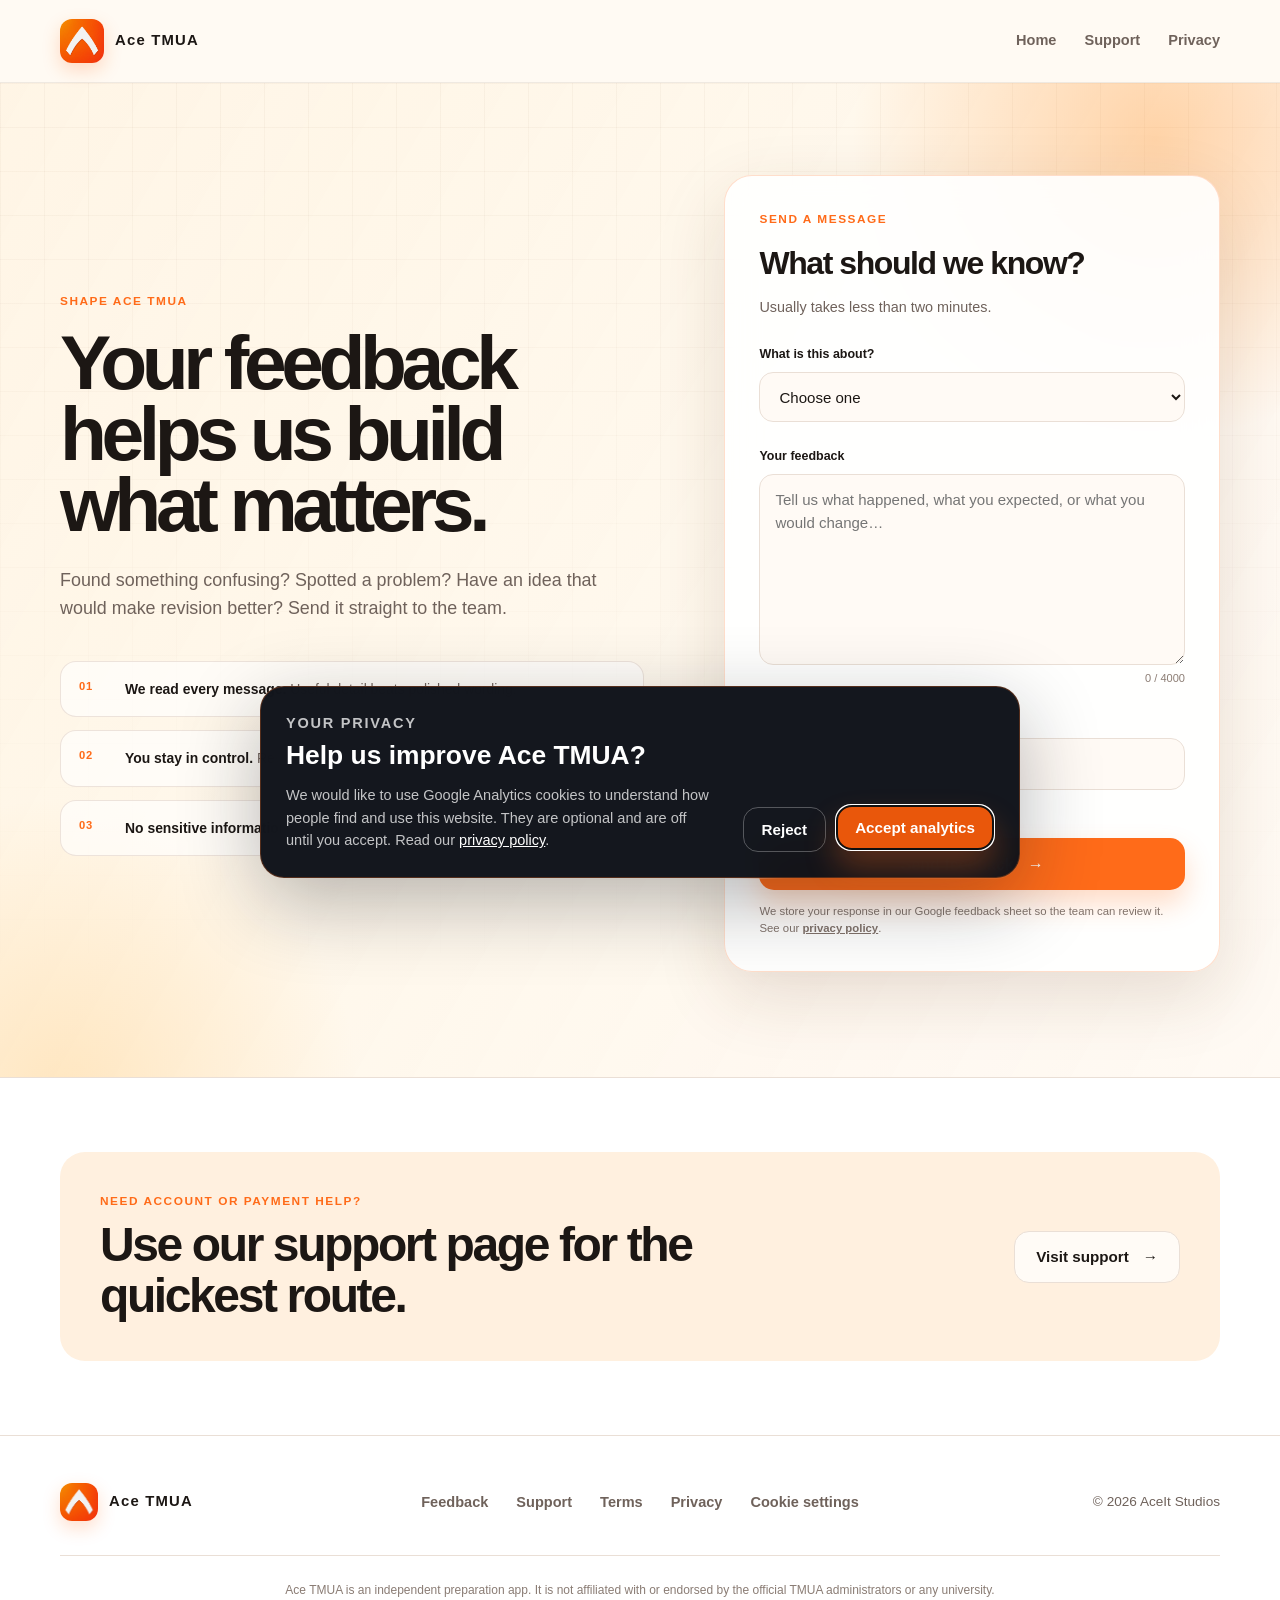
==== commit 67927205: "Add subscription terms of use" ====
--- a/feedback.html
+++ b/feedback.html
@@ -217,6 +217,7 @@
         <nav aria-label="Footer navigation">
           <a href="feedback.html" aria-current="page">Feedback</a>
           <a href="support.html">Support</a>
+          <a href="terms.html">Terms</a>
           <a href="privacy.html">Privacy</a>
           <button class="footer-link" type="button" data-cookie-settings>Cookie settings</button>
         </nav>
--- a/css/site.css
+++ b/css/site.css
@@ -1227,7 +1227,8 @@
   border-bottom: 1px solid var(--line);
 }
 
-.legal-hero--privacy {
+.legal-hero--privacy,
+.legal-hero--terms {
   padding-bottom: 76px;
 }
 
